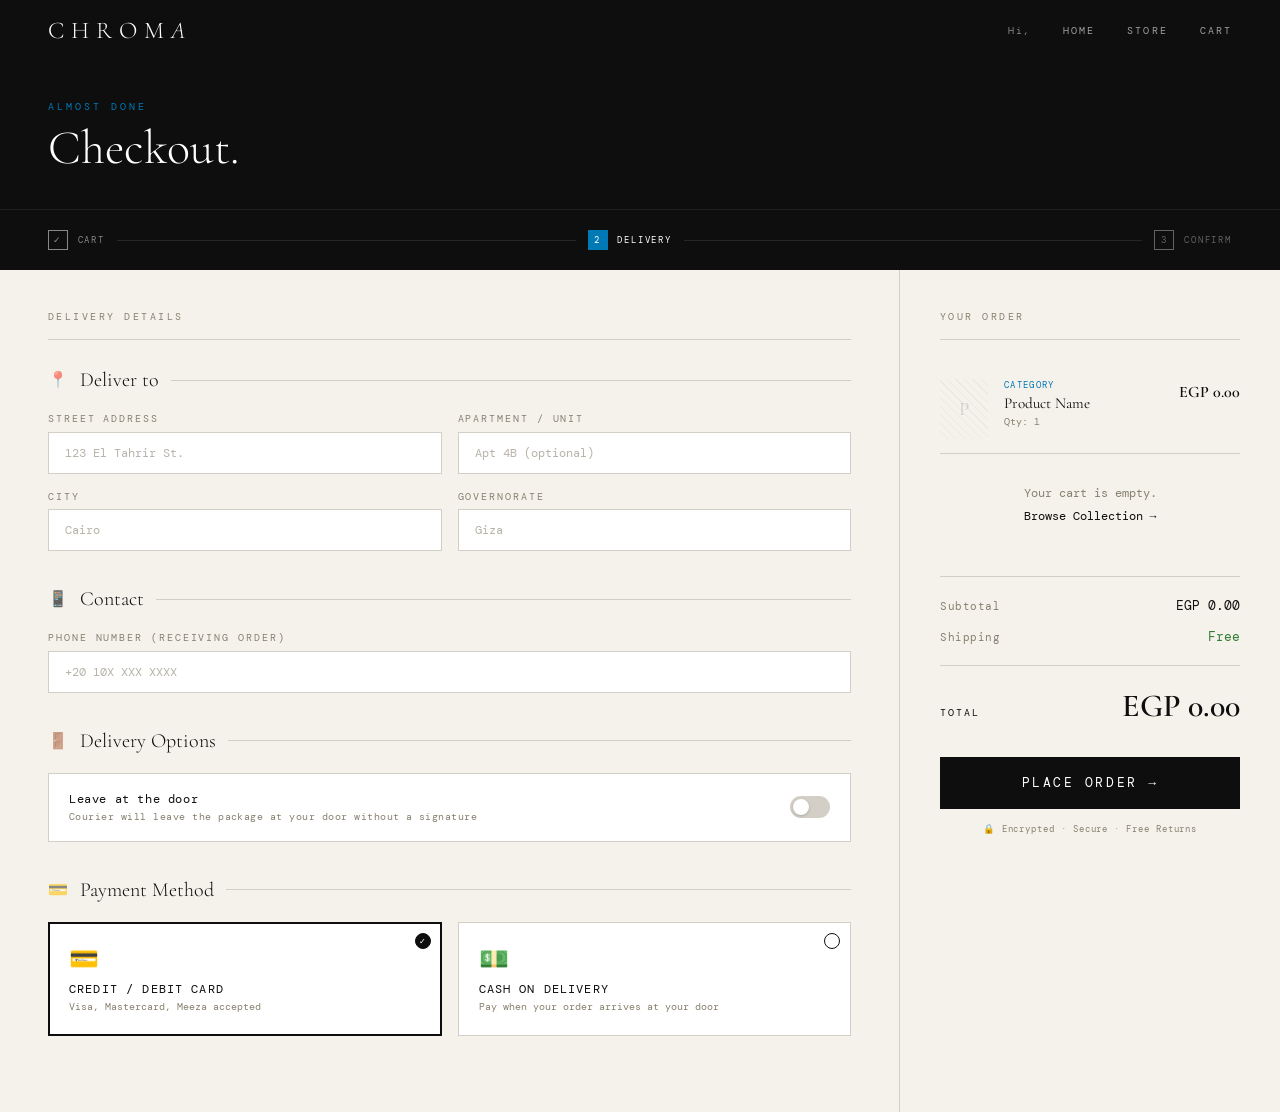
==== src/main/resources/templates/checkout.html @ cee37e62 "Updated html files and added images" ====
<!DOCTYPE html>
<html xmlns:th="http://www.thymeleaf.org" lang="en">
<head>
    <meta charset="UTF-8"/>
    <meta name="viewport" content="width=device-width, initial-scale=1.0"/>
    <title>Chroma — Checkout</title>
    <link rel="preconnect" href="https://fonts.googleapis.com"/>
    <link href="https://fonts.googleapis.com/css2?family=Cormorant+Garamond:ital,wght@0,300;0,400;0,600;1,300&family=DM+Mono:wght@300;400&display=swap" rel="stylesheet"/>
    <style>
        *, *::before, *::after { box-sizing: border-box; margin: 0; padding: 0; }

        :root {
            --ink:    #0e0e0e;
            --paper:  #f5f2ec;
            --accent: #0079b5;
            --muted:  #888070;
            --border: #d4cfc6;
            --field:  #ffffff;
            --success:#2e7d32;
        }

        body {
            min-height: 100vh;
            background: var(--paper);
            font-family: 'DM Mono', monospace;
            color: var(--ink);
        }

        /* ── NAV ── */
        nav {
            position: sticky;
            top: 0;
            z-index: 100;
            background: var(--ink);
            display: flex;
            align-items: center;
            justify-content: space-between;
            padding: 0 3rem;
            height: 60px;
        }

        .nav-brand {
            font-family: 'Cormorant Garamond', serif;
            font-size: 1.5rem;
            font-weight: 300;
            letter-spacing: 0.3em;
            text-transform: uppercase;
            color: #fff;
            text-decoration: none;
        }

        .nav-links {
            display: flex;
            gap: 2rem;
            align-items: center;
        }

        .nav-links a {
            font-size: 0.65rem;
            letter-spacing: 0.2em;
            text-transform: uppercase;
            color: rgba(255,255,255,0.6);
            text-decoration: none;
            transition: color 0.2s;
        }

        .nav-links a:hover { color: #fff; }

        /* ── PAGE HEADER ── */
        .page-header {
            background: var(--ink);
            padding: 2.5rem 3rem 2rem;
            animation: fadeUp 0.5s ease both;
        }

        @keyframes fadeUp {
            from { opacity: 0; transform: translateY(20px); }
            to   { opacity: 1; transform: translateY(0); }
        }

        @keyframes fadeIn {
            from { opacity: 0; }
            to   { opacity: 1; }
        }

        .page-eyebrow {
            font-size: 0.62rem;
            letter-spacing: 0.3em;
            color: var(--accent);
            text-transform: uppercase;
            margin-bottom: 0.4rem;
        }

        .page-title {
            font-family: 'Cormorant Garamond', serif;
            font-size: clamp(2rem, 4vw, 3rem);
            font-weight: 300;
            color: #fff;
        }

        /* ── STEP PROGRESS ── */
        .step-bar {
            display: flex;
            align-items: center;
            gap: 0;
            padding: 1.25rem 3rem;
            background: var(--ink);
            border-top: 1px solid rgba(255,255,255,0.08);
        }

        .step-item {
            display: flex;
            align-items: center;
            gap: 0.6rem;
            font-size: 0.58rem;
            letter-spacing: 0.2em;
            text-transform: uppercase;
            color: rgba(255,255,255,0.35);
        }

        .step-item.done { color: rgba(255,255,255,0.5); }
        .step-item.active { color: #fff; }

        .step-num {
            width: 20px;
            height: 20px;
            border: 1px solid currentColor;
            display: flex;
            align-items: center;
            justify-content: center;
            font-size: 0.55rem;
            flex-shrink: 0;
        }

        .step-item.active .step-num {
            background: var(--accent);
            border-color: var(--accent);
            color: #fff;
        }

        .step-sep {
            flex: 1;
            height: 1px;
            background: rgba(255,255,255,0.1);
            margin: 0 0.75rem;
        }

        /* ── MAIN LAYOUT ── */
        .checkout-layout {
            display: grid;
            grid-template-columns: 1fr 380px;
            gap: 0;
            min-height: calc(100vh - 60px - 110px);
        }

        /* ── FORM PANEL ── */
        .checkout-form-panel {
            padding: 2.5rem 3rem;
            border-right: 1px solid var(--border);
            animation: fadeUp 0.5s ease 0.1s both;
        }

        .section-label {
            font-size: 0.62rem;
            letter-spacing: 0.25em;
            text-transform: uppercase;
            color: var(--muted);
            padding-bottom: 1rem;
            border-bottom: 1px solid var(--border);
            margin-bottom: 1.75rem;
        }

        /* ── FIELD GROUPS ── */
        .field-group {
            margin-bottom: 2.25rem;
        }

        .field-group-title {
            font-family: 'Cormorant Garamond', serif;
            font-size: 1.25rem;
            font-weight: 300;
            color: var(--ink);
            margin-bottom: 1.25rem;
            display: flex;
            align-items: center;
            gap: 0.75rem;
        }

        .field-group-title::after {
            content: '';
            flex: 1;
            height: 1px;
            background: var(--border);
        }

        .field-icon {
            font-size: 1rem;
            opacity: 0.6;
        }

        .field-row {
            display: grid;
            grid-template-columns: 1fr 1fr;
            gap: 1rem;
        }

        .field-row.full { grid-template-columns: 1fr; }

        .field-wrap {
            display: flex;
            flex-direction: column;
            gap: 0.4rem;
        }

        .field-label {
            font-size: 0.6rem;
            letter-spacing: 0.2em;
            text-transform: uppercase;
            color: var(--muted);
        }

        .field-input {
            padding: 0.75rem 1rem;
            font-family: 'DM Mono', monospace;
            font-size: 0.78rem;
            border: 1px solid var(--border);
            background: var(--field);
            color: var(--ink);
            outline: none;
            transition: border-color 0.2s, box-shadow 0.2s;
            width: 100%;
        }

        .field-input:focus {
            border-color: var(--ink);
            box-shadow: 0 0 0 3px rgba(14,14,14,0.06);
        }

        .field-input::placeholder { color: var(--muted); opacity: 0.6; }

        /* ── LEAVE AT DOOR TOGGLE ── */
        .toggle-wrap {
            display: flex;
            align-items: center;
            justify-content: space-between;
            padding: 1.1rem 1.25rem;
            border: 1px solid var(--border);
            background: var(--field);
            cursor: pointer;
            transition: border-color 0.2s;
            user-select: none;
            margin-top: 0.5rem;
        }

        .toggle-wrap:hover { border-color: var(--ink); }
        .toggle-wrap.active { border-color: var(--ink); background: rgba(14,14,14,0.03); }

        .toggle-text { }

        .toggle-title {
            font-size: 0.75rem;
            color: var(--ink);
            letter-spacing: 0.05em;
        }

        .toggle-sub {
            font-size: 0.6rem;
            color: var(--muted);
            letter-spacing: 0.05em;
            margin-top: 0.2rem;
        }

        .toggle-switch {
            width: 40px;
            height: 22px;
            background: var(--border);
            border-radius: 11px;
            position: relative;
            transition: background 0.25s;
            flex-shrink: 0;
        }

        .toggle-switch::after {
            content: '';
            position: absolute;
            top: 3px;
            left: 3px;
            width: 16px;
            height: 16px;
            border-radius: 50%;
            background: #fff;
            transition: transform 0.25s;
            box-shadow: 0 1px 3px rgba(0,0,0,0.2);
        }

        .toggle-wrap.active .toggle-switch { background: var(--ink); }
        .toggle-wrap.active .toggle-switch::after { transform: translateX(18px); }

        /* ── PAYMENT OPTIONS ── */
        .payment-options {
            display: grid;
            grid-template-columns: 1fr 1fr;
            gap: 1rem;
            margin-top: 0.5rem;
        }

        .payment-card {
            border: 1px solid var(--border);
            padding: 1.25rem;
            cursor: pointer;
            transition: border-color 0.2s, box-shadow 0.2s;
            position: relative;
            background: var(--field);
        }

        .payment-card:hover { border-color: rgba(14,14,14,0.4); }

        .payment-card.selected {
            border-color: var(--ink);
            box-shadow: inset 0 0 0 1px var(--ink);
        }

        .payment-card input[type="radio"] {
            position: absolute;
            opacity: 0;
            pointer-events: none;
        }

        .payment-icon {
            font-size: 1.5rem;
            margin-bottom: 0.5rem;
        }

        .payment-name {
            font-size: 0.72rem;
            letter-spacing: 0.1em;
            color: var(--ink);
            text-transform: uppercase;
        }

        .payment-desc {
            font-size: 0.6rem;
            color: var(--muted);
            margin-top: 0.2rem;
            line-height: 1.5;
        }

        .payment-badge {
            position: absolute;
            top: 0.6rem;
            right: 0.6rem;
            width: 16px;
            height: 16px;
            border: 1px solid var(--ink);
            border-radius: 50%;
            background: transparent;
            transition: background 0.2s;
        }

        .payment-card.selected .payment-badge {
            background: var(--ink);
        }

        .payment-card.selected .payment-badge::after {
            content: '✓';
            position: absolute;
            top: 50%;
            left: 50%;
            transform: translate(-50%, -50%);
            color: #fff;
            font-size: 0.5rem;
        }

        /* ── ORDER SUMMARY PANEL ── */
        .order-summary {
            padding: 2.5rem 2.5rem;
            position: sticky;
            top: 60px;
            height: fit-content;
            animation: fadeUp 0.5s ease 0.2s both;
        }

        .summary-label {
            font-size: 0.62rem;
            letter-spacing: 0.25em;
            text-transform: uppercase;
            color: var(--muted);
            padding-bottom: 1rem;
            border-bottom: 1px solid var(--border);
            margin-bottom: 1.5rem;
        }

        /* ── ORDER ITEMS ── */
        .order-item {
            display: flex;
            gap: 1rem;
            align-items: flex-start;
            padding: 0.9rem 0;
            border-bottom: 1px solid var(--border);
        }

        .order-item-thumb {
            width: 48px;
            height: 60px;
            background:
                    repeating-linear-gradient(
                            45deg,
                            transparent,
                            transparent 5px,
                            rgba(0,0,0,0.04) 5px,
                            rgba(0,0,0,0.04) 6px
                    );
            flex-shrink: 0;
            display: flex;
            align-items: center;
            justify-content: center;
        }

        .order-item-thumb span {
            font-family: 'Cormorant Garamond', serif;
            font-size: 1.2rem;
            color: rgba(0,0,0,0.15);
        }

        .order-item-info { flex: 1; min-width: 0; }

        .order-item-cat {
            font-size: 0.55rem;
            letter-spacing: 0.15em;
            color: var(--accent);
            text-transform: uppercase;
            margin-bottom: 0.2rem;
        }

        .order-item-name {
            font-family: 'Cormorant Garamond', serif;
            font-size: 0.95rem;
            color: var(--ink);
            white-space: nowrap;
            overflow: hidden;
            text-overflow: ellipsis;
        }

        .order-item-qty {
            font-size: 0.6rem;
            color: var(--muted);
            margin-top: 0.2rem;
        }

        .order-item-price {
            font-family: 'Cormorant Garamond', serif;
            font-size: 1rem;
            font-weight: 600;
            color: var(--ink);
            white-space: nowrap;
            padding-top: 0.2rem;
        }

        /* ── TOTALS ── */
        .summary-line {
            display: flex;
            justify-content: space-between;
            align-items: baseline;
            margin-bottom: 0.85rem;
        }

        .summary-line .s-key {
            font-size: 0.68rem;
            color: var(--muted);
            letter-spacing: 0.05em;
        }

        .summary-line .s-val {
            font-size: 0.8rem;
            color: var(--ink);
        }

        .summary-divider {
            height: 1px;
            background: var(--border);
            margin: 1.25rem 0;
        }

        .summary-total {
            display: flex;
            justify-content: space-between;
            align-items: baseline;
            margin-bottom: 2rem;
        }

        .summary-total .t-key {
            font-size: 0.65rem;
            letter-spacing: 0.2em;
            text-transform: uppercase;
        }

        .summary-total .t-val {
            font-family: 'Cormorant Garamond', serif;
            font-size: 2rem;
            font-weight: 600;
        }

        /* ── PAY BUTTON ── */
        .btn-pay {
            width: 100%;
            padding: 1.1rem;
            font-family: 'DM Mono', monospace;
            font-size: 0.8rem;
            letter-spacing: 0.2em;
            text-transform: uppercase;
            color: #fff;
            background: var(--ink);
            border: none;
            cursor: pointer;
            position: relative;
            overflow: hidden;
            transition: transform 0.15s;
        }

        .btn-pay::after {
            content: '';
            position: absolute;
            inset: 0;
            background: var(--accent);
            transform: translateX(-100%);
            transition: transform 0.35s ease;
        }

        .btn-pay:hover::after { transform: translateX(0); }
        .btn-pay:hover { transform: translateY(-1px); }
        .btn-pay span { position: relative; z-index: 1; }

        .btn-pay:disabled {
            opacity: 0.5;
            cursor: not-allowed;
            transform: none;
        }

        .btn-pay:disabled::after { display: none; }

        .secure-note {
            text-align: center;
            margin-top: 0.85rem;
            font-size: 0.58rem;
            color: var(--muted);
            letter-spacing: 0.1em;
        }

        /* ── SUCCESS OVERLAY ── */
        .success-overlay {
            position: fixed;
            inset: 0;
            background: rgba(14,14,14,0.85);
            display: flex;
            align-items: center;
            justify-content: center;
            z-index: 9999;
            opacity: 0;
            pointer-events: none;
            transition: opacity 0.4s ease;
        }

        .success-overlay.show {
            opacity: 1;
            pointer-events: all;
        }

        .success-card {
            background: var(--paper);
            padding: 3.5rem 4rem;
            text-align: center;
            max-width: 480px;
            width: 90%;
            transform: translateY(20px);
            transition: transform 0.4s ease;
            position: relative;
        }

        .success-overlay.show .success-card { transform: translateY(0); }

        .success-tick {
            width: 64px;
            height: 64px;
            border: 2px solid var(--success);
            border-radius: 50%;
            display: flex;
            align-items: center;
            justify-content: center;
            margin: 0 auto 1.5rem;
            font-size: 1.75rem;
            color: var(--success);
        }

        .success-eyebrow {
            font-size: 0.6rem;
            letter-spacing: 0.3em;
            color: var(--accent);
            text-transform: uppercase;
            margin-bottom: 0.6rem;
        }

        .success-title {
            font-family: 'Cormorant Garamond', serif;
            font-size: 2.2rem;
            font-weight: 300;
            color: var(--ink);
            margin-bottom: 0.75rem;
        }

        .success-body {
            font-size: 0.72rem;
            color: var(--muted);
            line-height: 1.8;
            margin-bottom: 2rem;
        }

        .success-email-highlight {
            color: var(--ink);
            font-weight: 400;
        }

        .success-actions {
            display: flex;
            gap: 1rem;
        }

        .success-btn {
            flex: 1;
            padding: 0.8rem;
            font-family: 'DM Mono', monospace;
            font-size: 0.65rem;
            letter-spacing: 0.15em;
            text-transform: uppercase;
            text-decoration: none;
            text-align: center;
            transition: background 0.2s, color 0.2s;
            cursor: pointer;
            border: none;
        }

        .success-btn.primary {
            background: var(--ink);
            color: #fff;
        }

        .success-btn.primary:hover { background: var(--accent); }

        .success-btn.secondary {
            background: transparent;
            color: var(--ink);
            border: 1px solid var(--border);
        }

        .success-btn.secondary:hover { border-color: var(--ink); }

        /* confetti dots */
        .confetti-dot {
            position: absolute;
            width: 6px;
            height: 6px;
            border-radius: 1px;
            animation: confettiFall 1.2s ease forwards;
            opacity: 0;
        }

        @keyframes confettiFall {
            0%   { transform: translateY(-20px) rotate(0deg); opacity: 1; }
            100% { transform: translateY(80px) rotate(360deg); opacity: 0; }
        }

        @media (max-width: 900px) {
            .checkout-layout { grid-template-columns: 1fr; }
            .order-summary { position: static; border-top: 1px solid var(--border); }
        }

        @media (max-width: 640px) {
            nav { padding: 0 1.5rem; }
            .page-header { padding: 2rem 1.5rem 1.5rem; }
            .step-bar { padding: 1rem 1.5rem; }
            .checkout-form-panel { padding: 1.5rem; }
            .order-summary { padding: 1.5rem; }
            .payment-options { grid-template-columns: 1fr; }
            .field-row { grid-template-columns: 1fr; }
        }
    </style>
</head>
<body>

<!-- ── NAV ── -->
<nav>
    <a href="/home" class="nav-brand">Chrom<em>a</em></a>
    <div class="nav-links">
    <span th:if="${session.loggedInUser != null}"
          style="font-size:0.63rem;letter-spacing:0.15em;color:rgba(255,255,255,0.5);">
        Hi, <span th:text="${session.loggedInUser.firstName}" style="color:#fff;"></span>
    </span>
        <a th:href="@{/home}">Home</a>
        <a th:href="@{/product}">Store</a>
        <a th:href="@{/cart}">Cart</a>
    </div>
</nav>

<!-- ── PAGE HEADER ── -->
<div class="page-header">
    <div class="page-eyebrow">Almost Done</div>
    <h1 class="page-title">Checkout.</h1>
</div>

<!-- ── STEP BAR ── -->
<div class="step-bar">
    <div class="step-item done">
        <div class="step-num">✓</div>
        <span>Cart</span>
    </div>
    <div class="step-sep"></div>
    <div class="step-item active">
        <div class="step-num">2</div>
        <span>Delivery</span>
    </div>
    <div class="step-sep"></div>
    <div class="step-item">
        <div class="step-num">3</div>
        <span>Confirm</span>
    </div>
</div>

<!-- ── CHECKOUT LAYOUT ── -->
<div class="checkout-layout">

    <!-- ── LEFT: FORM PANEL ── -->
    <section class="checkout-form-panel">
        <div class="section-label">Delivery Details</div>

        <!-- 1. DELIVER TO -->
        <div class="field-group">
            <div class="field-group-title">
                <span class="field-icon">📍</span> Deliver to
            </div>
            <div class="field-row">
                <div class="field-wrap">
                    <label class="field-label">Street Address</label>
                    <input type="text" class="field-input" id="address" name="address" placeholder="123 El Tahrir St." required/>
                </div>
                <div class="field-wrap">
                    <label class="field-label">Apartment / Unit</label>
                    <input type="text" class="field-input" id="apt" name="apt" placeholder="Apt 4B (optional)"/>
                </div>
            </div>
            <div class="field-row" style="margin-top:1rem;">
                <div class="field-wrap">
                    <label class="field-label">City</label>
                    <input type="text" class="field-input" id="city" name="city" placeholder="Cairo" required/>
                </div>
                <div class="field-wrap">
                    <label class="field-label">Governorate</label>
                    <input type="text" class="field-input" id="governorate" name="governorate" placeholder="Giza" required/>
                </div>
            </div>
        </div>

        <!-- 2. PHONE NUMBER -->
        <div class="field-group">
            <div class="field-group-title">
                <span class="field-icon">📱</span> Contact
            </div>
            <div class="field-row full">
                <div class="field-wrap">
                    <label class="field-label">Phone Number (Receiving Order)</label>
                    <input type="tel" class="field-input" id="phone" name="phone"
                           placeholder="+20 10X XXX XXXX" required
                           pattern="[+]?[0-9\s\-]{7,15}"
                           title="Enter a valid phone number"/>
                </div>
            </div>
        </div>

        <!-- 3. LEAVE AT DOOR -->
        <div class="field-group">
            <div class="field-group-title">
                <span class="field-icon">🚪</span> Delivery Options
            </div>
            <div class="toggle-wrap" id="leaveAtDoor" onclick="toggleLeaveAtDoor()">
                <div class="toggle-text">
                    <div class="toggle-title">Leave at the door</div>
                    <div class="toggle-sub">Courier will leave the package at your door without a signature</div>
                </div>
                <div class="toggle-switch"></div>
            </div>
            <input type="hidden" id="leaveAtDoorVal" name="leaveAtDoor" value="false"/>
        </div>

        <!-- 4. PAYMENT METHOD -->
        <div class="field-group">
            <div class="field-group-title">
                <span class="field-icon">💳</span> Payment Method
            </div>
            <div class="payment-options">
                <div class="payment-card selected" id="payCard" onclick="selectPayment('card')">
                    <input type="radio" name="payment" value="card" checked/>
                    <div class="payment-badge"></div>
                    <div class="payment-icon">💳</div>
                    <div class="payment-name">Credit / Debit Card</div>
                    <div class="payment-desc">Visa, Mastercard, Meeza accepted</div>
                </div>
                <div class="payment-card" id="payCash" onclick="selectPayment('cash')">
                    <input type="radio" name="payment" value="cash"/>
                    <div class="payment-badge"></div>
                    <div class="payment-icon">💵</div>
                    <div class="payment-name">Cash on Delivery</div>
                    <div class="payment-desc">Pay when your order arrives at your door</div>
                </div>
            </div>
            <input type="hidden" id="paymentMethod" name="paymentMethod" value="card"/>
        </div>

    </section>

    <!-- ── RIGHT: ORDER SUMMARY ── -->
    <aside class="order-summary">
        <div class="summary-label">Your Order</div>

        <!-- Thymeleaf renders items from the cart session model -->
        <div id="orderItems">
            <div th:if="${cart != null and !cart.isEmpty()}">
                <div class="order-item" th:each="entry : ${cart}"
                     th:attr="data-price=${entry.key.price}, data-qty=${entry.value}">
                    <div class="order-item-thumb">
                        <span th:text="${#strings.substring(entry.key.name, 0, 1)}">P</span>
                    </div>
                    <div class="order-item-info">
                        <div class="order-item-cat" th:text="${entry.key.category}">Category</div>
                        <div class="order-item-name" th:text="${entry.key.name}">Product Name</div>
                        <div class="order-item-qty" th:text="'Qty: ' + ${entry.value}">Qty: 1</div>
                    </div>
                    <div class="order-item-price"
                         th:text="'EGP ' + ${#numbers.formatDecimal(entry.key.price * entry.value, 1, 2)}">
                        EGP 0.00
                    </div>
                </div>
            </div>
            <div th:if="${cart == null or cart.isEmpty()}"
                 style="padding:2rem 0;text-align:center;color:var(--muted);font-size:0.72rem;">
                Your cart is empty.
                <a th:href="@{/product}" style="color:var(--ink);display:block;margin-top:0.5rem;">Browse Collection →</a>
            </div>
        </div>

        <div class="summary-divider"></div>

        <div class="summary-line">
            <span class="s-key">Subtotal</span>
            <span class="s-val" id="subtotal">EGP 0.00</span>
        </div>
        <div class="summary-line">
            <span class="s-key">Shipping</span>
            <span class="s-val" style="color:var(--success);">Free</span>
        </div>

        <div class="summary-divider"></div>

        <div class="summary-total">
            <span class="t-key">Total</span>
            <span class="t-val" id="total">EGP 0.00</span>
        </div>

        <button class="btn-pay" id="payBtn" onclick="placeOrder()">
            <span id="payBtnText">Place Order →</span>
        </button>

        <div class="secure-note">🔒 Encrypted · Secure · Free Returns</div>
    </aside>

</div>

<!-- ── SUCCESS OVERLAY ── -->
<div class="success-overlay" id="successOverlay">
    <div class="success-card" id="successCard">
        <div class="success-tick">✓</div>
        <div class="success-eyebrow">Order Confirmed</div>
        <h2 class="success-title">Order Placed Successfully!</h2>
        <p class="success-body">
            Your order is on its way. A confirmation email has been sent to<br/>
            <span class="success-email-highlight" id="confirmEmail"></span>
        </p>
        <div class="success-actions">
            <a href="/home" class="success-btn primary">Back to Home</a>
            <a href="/product" class="success-btn secondary">Keep Shopping</a>
        </div>
    </div>
</div>

<script>
    // ── Calculate totals from rendered order rows ──
    function recalculate() {
        let subtotal = 0;
        document.querySelectorAll('.order-item[data-price]').forEach(item => {
            const price = parseFloat(item.dataset.price || 0);
            const qty   = parseInt(item.dataset.qty || 1);
            subtotal += price * qty;
        });
        document.getElementById('subtotal').textContent = 'EGP ' + subtotal.toFixed(2);
        document.getElementById('total').textContent    = 'EGP ' + subtotal.toFixed(2);
    }

    // ── Toggle "Leave at Door" ──
    function toggleLeaveAtDoor() {
        const el  = document.getElementById('leaveAtDoor');
        const inp = document.getElementById('leaveAtDoorVal');
        const on  = el.classList.toggle('active');
        inp.value = on ? 'true' : 'false';
    }

    // ── Payment method selection ──
    function selectPayment(method) {
        document.getElementById('payCard').classList.toggle('selected', method === 'card');
        document.getElementById('payCash').classList.toggle('selected', method === 'cash');
        document.getElementById('paymentMethod').value = method;
    }

    // ── Field validation ──
    function validate() {
        const required = ['address', 'city', 'governorate', 'phone'];
        for (const id of required) {
            const el = document.getElementById(id);
            if (!el.value.trim()) {
                el.style.borderColor = 'var(--accent)';
                el.focus();
                el.addEventListener('input', () => el.style.borderColor = '', { once: true });
                return false;
            }
        }
        return true;
    }

    // ── Confetti burst ──
    function burst() {
        const colors = ['#c0392b', '#0e0e0e', '#888070', '#d4cfc6', '#f5f2ec'];
        const card   = document.getElementById('successCard');
        for (let i = 0; i < 18; i++) {
            const dot = document.createElement('div');
            dot.className = 'confetti-dot';
            dot.style.cssText = `
        left: ${Math.random() * 100}%;
        top: ${Math.random() * 40}%;
        background: ${colors[Math.floor(Math.random() * colors.length)]};
        animation-delay: ${Math.random() * 0.4}s;
        animation-duration: ${0.9 + Math.random() * 0.6}s;
      `;
            card.appendChild(dot);
            setTimeout(() => dot.remove(), 1800);
        }
    }

    // ── Place order ──
    async function placeOrder() {
        if (!validate()) return;

        const btn     = document.getElementById('payBtn');
        const btnText = document.getElementById('payBtnText');
        btn.disabled  = true;
        btnText.textContent = 'Processing...';

        const payload = {
            address:       document.getElementById('address').value.trim(),
            apt:           document.getElementById('apt').value.trim(),
            city:          document.getElementById('city').value.trim(),
            governorate:   document.getElementById('governorate').value.trim(),
            phone:         document.getElementById('phone').value.trim(),
            leaveAtDoor:   document.getElementById('leaveAtDoorVal').value === 'true',
            paymentMethod: document.getElementById('paymentMethod').value
        };

        try {
            const res = await fetch('/checkout/place-order', {
                method:  'POST',
                headers: { 'Content-Type': 'application/json' },
                body:    JSON.stringify(payload)
            });

            const data = await res.json();

            if (res.ok && data.success) {
                document.getElementById('confirmEmail').textContent = data.email || '';
                const overlay = document.getElementById('successOverlay');
                overlay.classList.add('show');
                setTimeout(burst, 200);
            } else {
                alert(data.message || 'Something went wrong. Please try again.');
                btn.disabled = false;
                btnText.textContent = 'Place Order →';
            }
        } catch (e) {
            alert('Network error. Please check your connection.');
            btn.disabled = false;
            btnText.textContent = 'Place Order →';
        }
    }

    window.addEventListener('DOMContentLoaded', recalculate);
</script>

</body>
</html>
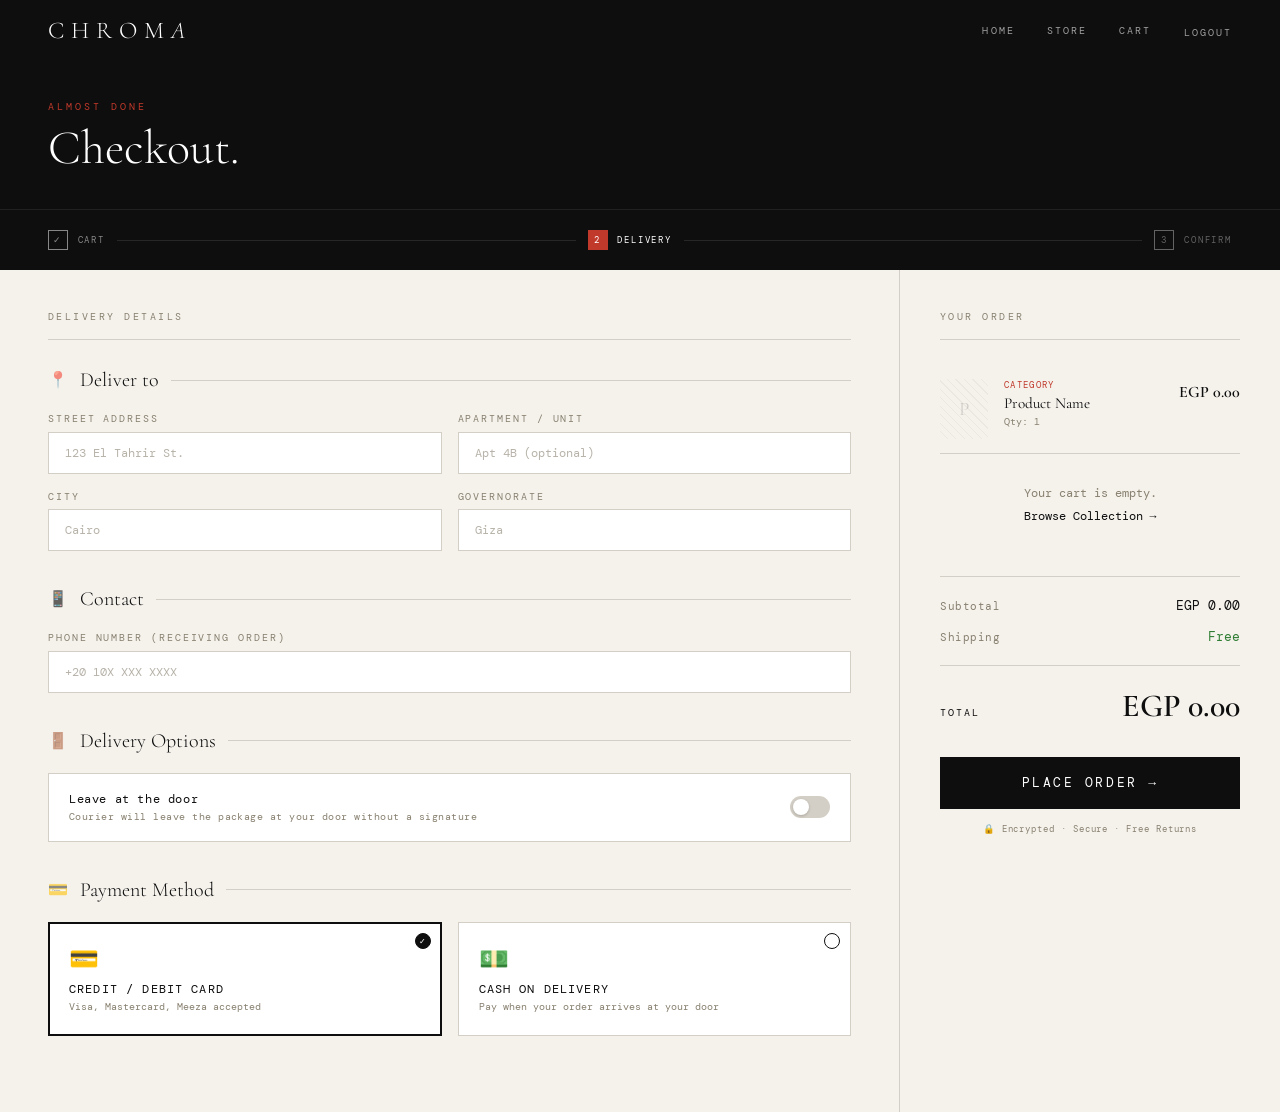
==== commit af07533a: "Made CheckoutController.java and updated CartController.java and added checkout.html" ====
--- a/src/main/resources/templates/checkout.html
+++ b/src/main/resources/templates/checkout.html
@@ -12,7 +12,7 @@
         :root {
             --ink:    #0e0e0e;
             --paper:  #f5f2ec;
-            --accent: #0079b5;
+            --accent: #c0392b;
             --muted:  #888070;
             --border: #d4cfc6;
             --field:  #ffffff;
@@ -690,13 +690,13 @@
 <nav>
     <a href="/home" class="nav-brand">Chrom<em>a</em></a>
     <div class="nav-links">
-    <span th:if="${session.loggedInUser != null}"
-          style="font-size:0.63rem;letter-spacing:0.15em;color:rgba(255,255,255,0.5);">
-        Hi, <span th:text="${session.loggedInUser.firstName}" style="color:#fff;"></span>
-    </span>
         <a th:href="@{/home}">Home</a>
         <a th:href="@{/product}">Store</a>
         <a th:href="@{/cart}">Cart</a>
+        <form th:action="@{/logout}" method="post" style="display:inline;">
+          <input type="hidden" th:name="${_csrf.parameterName}" th:value="${_csrf.token}"/>
+          <button type="submit" style="background:none;border:none;cursor:pointer;font-size:0.65rem;letter-spacing:0.2em;text-transform:uppercase;color:rgba(255,255,255,0.6);font-family:'DM Mono',monospace;padding:0;">Logout</button>
+        </form>
     </div>
 </nav>
 
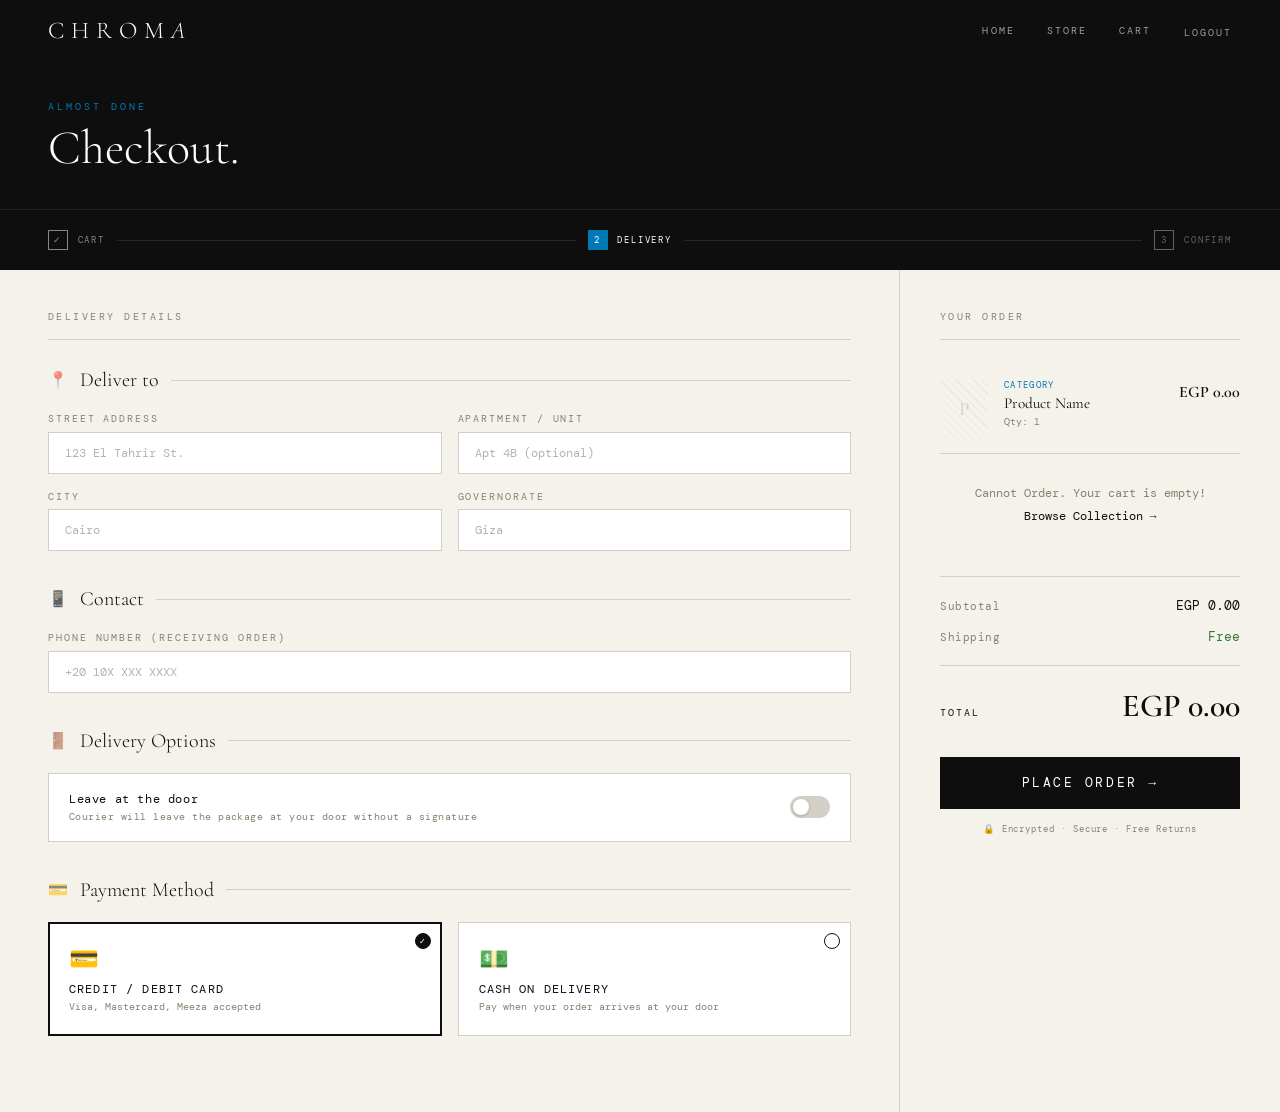
==== commit 3483e33f: "Added Multi Threading, fixed bugs in the cart section, added Input validation in the cart, updated S" ====
--- a/src/main/resources/templates/checkout.html
+++ b/src/main/resources/templates/checkout.html
@@ -12,7 +12,7 @@
         :root {
             --ink:    #0e0e0e;
             --paper:  #f5f2ec;
-            --accent: #c0392b;
+            --accent: #0079b5;
             --muted:  #888070;
             --border: #d4cfc6;
             --field:  #ffffff;
@@ -840,7 +840,7 @@
             </div>
             <div th:if="${cart == null or cart.isEmpty()}"
                  style="padding:2rem 0;text-align:center;color:var(--muted);font-size:0.72rem;">
-                Your cart is empty.
+                Cannot Order. Your cart is empty!
                 <a th:href="@{/product}" style="color:var(--ink);display:block;margin-top:0.5rem;">Browse Collection →</a>
             </div>
         </div>
@@ -917,19 +917,63 @@
         document.getElementById('paymentMethod').value = method;
     }
 
-    // ── Field validation ──
+    // ── Field validation ──────────────────────────────────────────────────────
+    function showError(id, message) {
+        const el  = document.getElementById(id);
+        el.style.borderColor = 'var(--accent)';
+        let errEl = document.getElementById(id + '-error');
+        if (!errEl) {
+            errEl = document.createElement('div');
+            errEl.id = id + '-error';
+            errEl.style.cssText = 'color:var(--accent);font-size:0.62rem;margin-top:0.3rem;letter-spacing:0.05em;';
+            el.parentNode.insertBefore(errEl, el.nextSibling);
+        }
+        errEl.textContent = message;
+        el.addEventListener('input', () => {
+            el.style.borderColor = '';
+            if (errEl) errEl.textContent = '';
+        }, { once: true });
+    }
+
+    function clearErrors() {
+        document.querySelectorAll('[id$="-error"]').forEach(el => el.textContent = '');
+        document.querySelectorAll('.field-input').forEach(el => el.style.borderColor = '');
+    }
+
     function validate() {
-        const required = ['address', 'city', 'governorate', 'phone'];
-        for (const id of required) {
-            const el = document.getElementById(id);
-            if (!el.value.trim()) {
-                el.style.borderColor = 'var(--accent)';
-                el.focus();
-                el.addEventListener('input', () => el.style.borderColor = '', { once: true });
-                return false;
-            }
-        }
-        return true;
+        clearErrors();
+        let valid = true;
+
+        const address = document.getElementById('address').value.trim();
+        if (!address) { showError('address', 'Street address is required'); valid = false; }
+
+        const city = document.getElementById('city').value.trim();
+        if (!city) { showError('city', 'City is required'); valid = false; }
+
+        const governorate = document.getElementById('governorate').value.trim();
+        if (!governorate) { showError('governorate', 'Governorate is required'); valid = false; }
+
+        const phone = document.getElementById('phone').value.trim();
+        if (!phone) {
+            showError('phone', 'Phone number is required'); valid = false;
+        } else if (!/^[0-9+\-\s()]{7,20}$/.test(phone)) {
+            showError('phone', 'Enter a valid phone number'); valid = false;
+        }
+
+        const payment = document.getElementById('paymentMethod').value;
+        if (!payment) {
+            // highlight both payment cards
+            document.getElementById('payCard').style.borderColor = 'var(--accent)';
+            document.getElementById('payCash').style.borderColor = 'var(--accent)';
+            valid = false;
+        }
+
+        if (!valid) {
+            // Scroll to the first error
+            const firstErr = document.querySelector('.field-input[style*="accent"]');
+            if (firstErr) firstErr.scrollIntoView({ behavior: 'smooth', block: 'center' });
+        }
+        return valid;
     }
 
     // ── Confetti burst ──
@@ -951,7 +995,7 @@
         }
     }
 
-    // ── Place order ──
+    // ── Place order ───────────────────────────────────────────────────────────
     async function placeOrder() {
         if (!validate()) return;
 
@@ -971,12 +1015,11 @@
         };
 
         try {
-            const res = await fetch('/checkout/place-order', {
+            const res  = await fetch('/checkout/place-order', {
                 method:  'POST',
                 headers: { 'Content-Type': 'application/json' },
                 body:    JSON.stringify(payload)
             });
-
             const data = await res.json();
 
             if (res.ok && data.success) {
@@ -984,6 +1027,14 @@
                 const overlay = document.getElementById('successOverlay');
                 overlay.classList.add('show');
                 setTimeout(burst, 200);
+            } else if (data.fieldErrors) {
+                // Server returned field-level validation errors
+                Object.entries(data.fieldErrors).forEach(([field, msg]) => {
+                    const el = document.getElementById(field);
+                    if (el) showError(field, msg);
+                });
+                btn.disabled = false;
+                btnText.textContent = 'Place Order →';
             } else {
                 alert(data.message || 'Something went wrong. Please try again.');
                 btn.disabled = false;
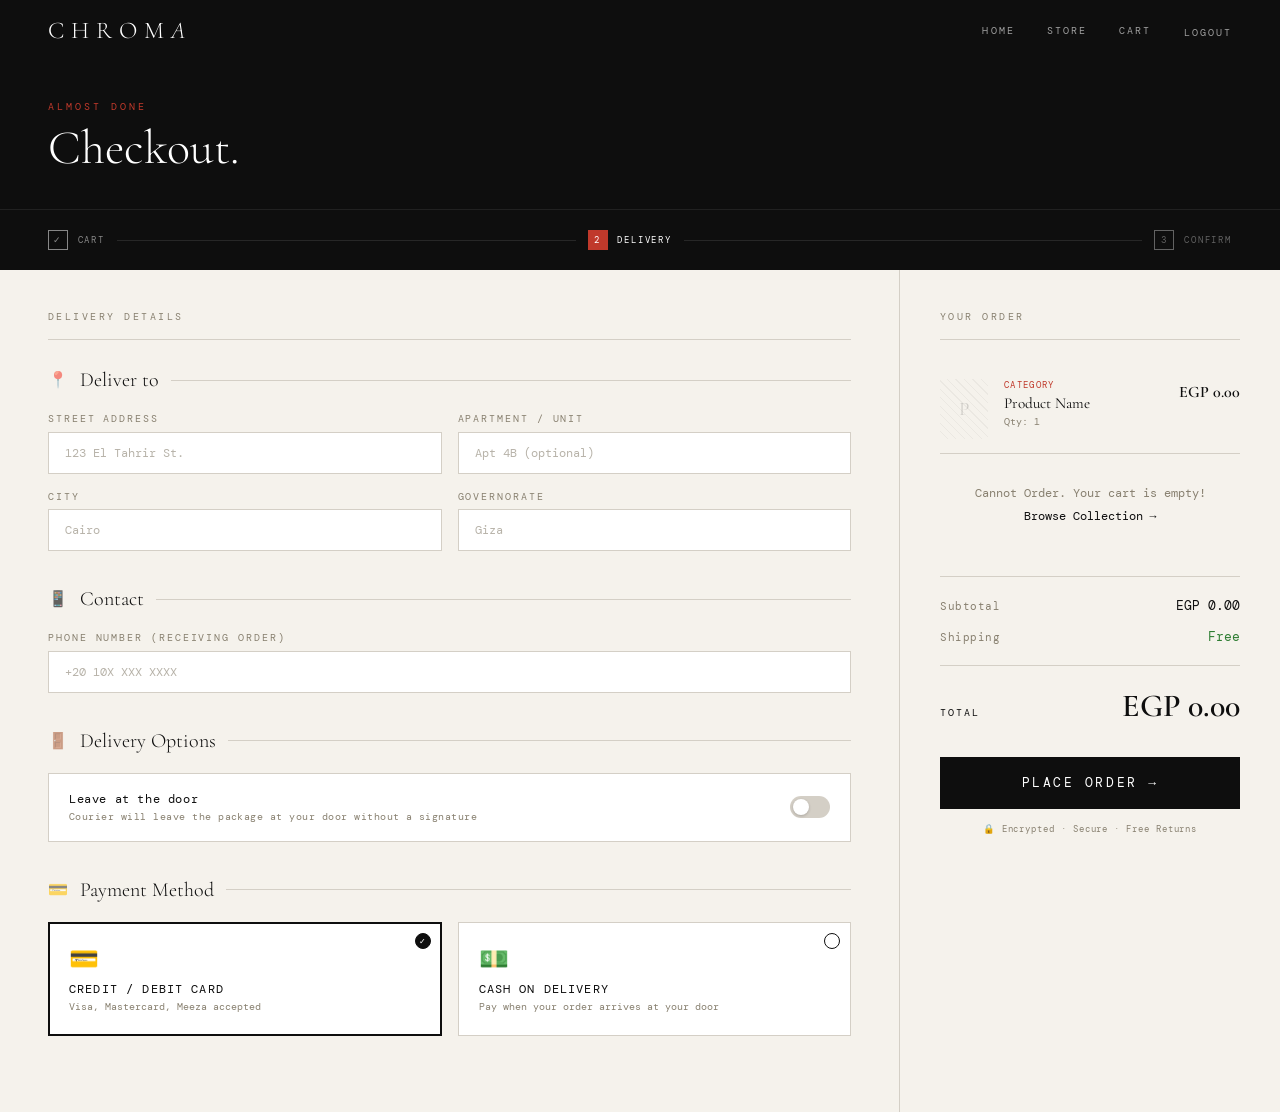
==== commit 1a77513f: "Merge remote-tracking branch 'origin/master' # Conflicts: #	src/main/java/com/chroma/chroma/controll" ====
--- a/src/main/resources/templates/checkout.html
+++ b/src/main/resources/templates/checkout.html
@@ -12,7 +12,7 @@
         :root {
             --ink:    #0e0e0e;
             --paper:  #f5f2ec;
-            --accent: #0079b5;
+            --accent: #c0392b;
             --muted:  #888070;
             --border: #d4cfc6;
             --field:  #ffffff;
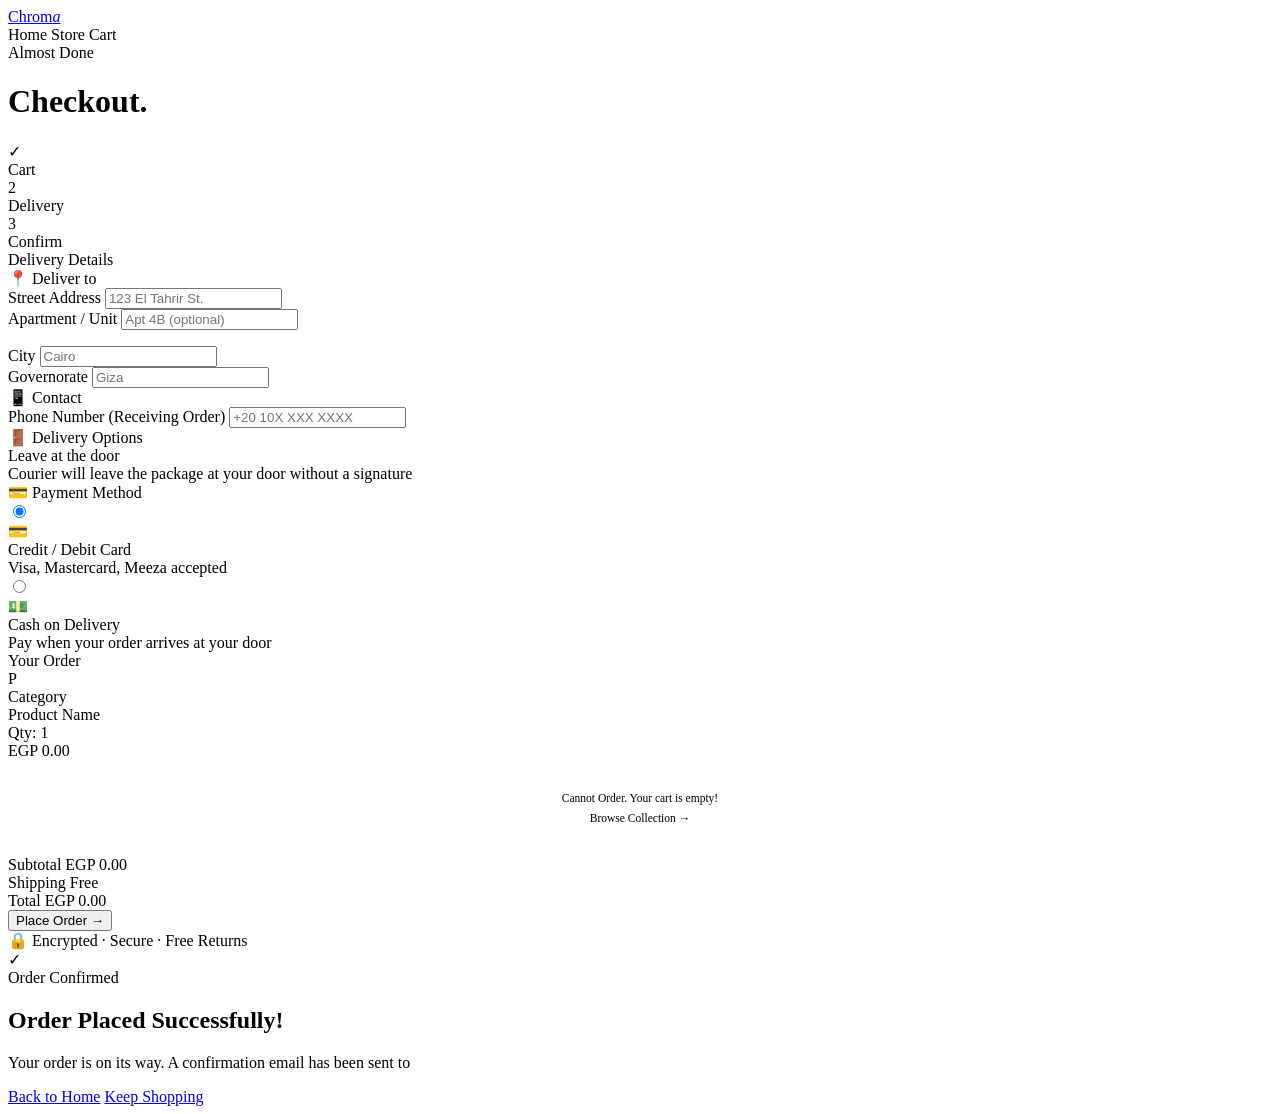
==== commit ce85ed53: "FINALLY SEPARATED CSS AND JS FILES FROM THE HTML FILES" ====
--- a/src/main/resources/templates/checkout.html
+++ b/src/main/resources/templates/checkout.html
@@ -4,685 +4,11 @@
     <meta charset="UTF-8"/>
     <meta name="viewport" content="width=device-width, initial-scale=1.0"/>
     <title>Chroma — Checkout</title>
+    <link rel="icon" href="/images/favicon.png">
     <link rel="preconnect" href="https://fonts.googleapis.com"/>
     <link href="https://fonts.googleapis.com/css2?family=Cormorant+Garamond:ital,wght@0,300;0,400;0,600;1,300&family=DM+Mono:wght@300;400&display=swap" rel="stylesheet"/>
-    <style>
-        *, *::before, *::after { box-sizing: border-box; margin: 0; padding: 0; }
-
-        :root {
-            --ink:    #0e0e0e;
-            --paper:  #f5f2ec;
-            --accent: #c0392b;
-            --muted:  #888070;
-            --border: #d4cfc6;
-            --field:  #ffffff;
-            --success:#2e7d32;
-        }
-
-        body {
-            min-height: 100vh;
-            background: var(--paper);
-            font-family: 'DM Mono', monospace;
-            color: var(--ink);
-        }
-
-        /* ── NAV ── */
-        nav {
-            position: sticky;
-            top: 0;
-            z-index: 100;
-            background: var(--ink);
-            display: flex;
-            align-items: center;
-            justify-content: space-between;
-            padding: 0 3rem;
-            height: 60px;
-        }
-
-        .nav-brand {
-            font-family: 'Cormorant Garamond', serif;
-            font-size: 1.5rem;
-            font-weight: 300;
-            letter-spacing: 0.3em;
-            text-transform: uppercase;
-            color: #fff;
-            text-decoration: none;
-        }
-
-        .nav-links {
-            display: flex;
-            gap: 2rem;
-            align-items: center;
-        }
-
-        .nav-links a {
-            font-size: 0.65rem;
-            letter-spacing: 0.2em;
-            text-transform: uppercase;
-            color: rgba(255,255,255,0.6);
-            text-decoration: none;
-            transition: color 0.2s;
-        }
-
-        .nav-links a:hover { color: #fff; }
-
-        /* ── PAGE HEADER ── */
-        .page-header {
-            background: var(--ink);
-            padding: 2.5rem 3rem 2rem;
-            animation: fadeUp 0.5s ease both;
-        }
-
-        @keyframes fadeUp {
-            from { opacity: 0; transform: translateY(20px); }
-            to   { opacity: 1; transform: translateY(0); }
-        }
-
-        @keyframes fadeIn {
-            from { opacity: 0; }
-            to   { opacity: 1; }
-        }
-
-        .page-eyebrow {
-            font-size: 0.62rem;
-            letter-spacing: 0.3em;
-            color: var(--accent);
-            text-transform: uppercase;
-            margin-bottom: 0.4rem;
-        }
-
-        .page-title {
-            font-family: 'Cormorant Garamond', serif;
-            font-size: clamp(2rem, 4vw, 3rem);
-            font-weight: 300;
-            color: #fff;
-        }
-
-        /* ── STEP PROGRESS ── */
-        .step-bar {
-            display: flex;
-            align-items: center;
-            gap: 0;
-            padding: 1.25rem 3rem;
-            background: var(--ink);
-            border-top: 1px solid rgba(255,255,255,0.08);
-        }
-
-        .step-item {
-            display: flex;
-            align-items: center;
-            gap: 0.6rem;
-            font-size: 0.58rem;
-            letter-spacing: 0.2em;
-            text-transform: uppercase;
-            color: rgba(255,255,255,0.35);
-        }
-
-        .step-item.done { color: rgba(255,255,255,0.5); }
-        .step-item.active { color: #fff; }
-
-        .step-num {
-            width: 20px;
-            height: 20px;
-            border: 1px solid currentColor;
-            display: flex;
-            align-items: center;
-            justify-content: center;
-            font-size: 0.55rem;
-            flex-shrink: 0;
-        }
-
-        .step-item.active .step-num {
-            background: var(--accent);
-            border-color: var(--accent);
-            color: #fff;
-        }
-
-        .step-sep {
-            flex: 1;
-            height: 1px;
-            background: rgba(255,255,255,0.1);
-            margin: 0 0.75rem;
-        }
-
-        /* ── MAIN LAYOUT ── */
-        .checkout-layout {
-            display: grid;
-            grid-template-columns: 1fr 380px;
-            gap: 0;
-            min-height: calc(100vh - 60px - 110px);
-        }
-
-        /* ── FORM PANEL ── */
-        .checkout-form-panel {
-            padding: 2.5rem 3rem;
-            border-right: 1px solid var(--border);
-            animation: fadeUp 0.5s ease 0.1s both;
-        }
-
-        .section-label {
-            font-size: 0.62rem;
-            letter-spacing: 0.25em;
-            text-transform: uppercase;
-            color: var(--muted);
-            padding-bottom: 1rem;
-            border-bottom: 1px solid var(--border);
-            margin-bottom: 1.75rem;
-        }
-
-        /* ── FIELD GROUPS ── */
-        .field-group {
-            margin-bottom: 2.25rem;
-        }
-
-        .field-group-title {
-            font-family: 'Cormorant Garamond', serif;
-            font-size: 1.25rem;
-            font-weight: 300;
-            color: var(--ink);
-            margin-bottom: 1.25rem;
-            display: flex;
-            align-items: center;
-            gap: 0.75rem;
-        }
-
-        .field-group-title::after {
-            content: '';
-            flex: 1;
-            height: 1px;
-            background: var(--border);
-        }
-
-        .field-icon {
-            font-size: 1rem;
-            opacity: 0.6;
-        }
-
-        .field-row {
-            display: grid;
-            grid-template-columns: 1fr 1fr;
-            gap: 1rem;
-        }
-
-        .field-row.full { grid-template-columns: 1fr; }
-
-        .field-wrap {
-            display: flex;
-            flex-direction: column;
-            gap: 0.4rem;
-        }
-
-        .field-label {
-            font-size: 0.6rem;
-            letter-spacing: 0.2em;
-            text-transform: uppercase;
-            color: var(--muted);
-        }
-
-        .field-input {
-            padding: 0.75rem 1rem;
-            font-family: 'DM Mono', monospace;
-            font-size: 0.78rem;
-            border: 1px solid var(--border);
-            background: var(--field);
-            color: var(--ink);
-            outline: none;
-            transition: border-color 0.2s, box-shadow 0.2s;
-            width: 100%;
-        }
-
-        .field-input:focus {
-            border-color: var(--ink);
-            box-shadow: 0 0 0 3px rgba(14,14,14,0.06);
-        }
-
-        .field-input::placeholder { color: var(--muted); opacity: 0.6; }
-
-        /* ── LEAVE AT DOOR TOGGLE ── */
-        .toggle-wrap {
-            display: flex;
-            align-items: center;
-            justify-content: space-between;
-            padding: 1.1rem 1.25rem;
-            border: 1px solid var(--border);
-            background: var(--field);
-            cursor: pointer;
-            transition: border-color 0.2s;
-            user-select: none;
-            margin-top: 0.5rem;
-        }
-
-        .toggle-wrap:hover { border-color: var(--ink); }
-        .toggle-wrap.active { border-color: var(--ink); background: rgba(14,14,14,0.03); }
-
-        .toggle-text { }
-
-        .toggle-title {
-            font-size: 0.75rem;
-            color: var(--ink);
-            letter-spacing: 0.05em;
-        }
-
-        .toggle-sub {
-            font-size: 0.6rem;
-            color: var(--muted);
-            letter-spacing: 0.05em;
-            margin-top: 0.2rem;
-        }
-
-        .toggle-switch {
-            width: 40px;
-            height: 22px;
-            background: var(--border);
-            border-radius: 11px;
-            position: relative;
-            transition: background 0.25s;
-            flex-shrink: 0;
-        }
-
-        .toggle-switch::after {
-            content: '';
-            position: absolute;
-            top: 3px;
-            left: 3px;
-            width: 16px;
-            height: 16px;
-            border-radius: 50%;
-            background: #fff;
-            transition: transform 0.25s;
-            box-shadow: 0 1px 3px rgba(0,0,0,0.2);
-        }
-
-        .toggle-wrap.active .toggle-switch { background: var(--ink); }
-        .toggle-wrap.active .toggle-switch::after { transform: translateX(18px); }
-
-        /* ── PAYMENT OPTIONS ── */
-        .payment-options {
-            display: grid;
-            grid-template-columns: 1fr 1fr;
-            gap: 1rem;
-            margin-top: 0.5rem;
-        }
-
-        .payment-card {
-            border: 1px solid var(--border);
-            padding: 1.25rem;
-            cursor: pointer;
-            transition: border-color 0.2s, box-shadow 0.2s;
-            position: relative;
-            background: var(--field);
-        }
-
-        .payment-card:hover { border-color: rgba(14,14,14,0.4); }
-
-        .payment-card.selected {
-            border-color: var(--ink);
-            box-shadow: inset 0 0 0 1px var(--ink);
-        }
-
-        .payment-card input[type="radio"] {
-            position: absolute;
-            opacity: 0;
-            pointer-events: none;
-        }
-
-        .payment-icon {
-            font-size: 1.5rem;
-            margin-bottom: 0.5rem;
-        }
-
-        .payment-name {
-            font-size: 0.72rem;
-            letter-spacing: 0.1em;
-            color: var(--ink);
-            text-transform: uppercase;
-        }
-
-        .payment-desc {
-            font-size: 0.6rem;
-            color: var(--muted);
-            margin-top: 0.2rem;
-            line-height: 1.5;
-        }
-
-        .payment-badge {
-            position: absolute;
-            top: 0.6rem;
-            right: 0.6rem;
-            width: 16px;
-            height: 16px;
-            border: 1px solid var(--ink);
-            border-radius: 50%;
-            background: transparent;
-            transition: background 0.2s;
-        }
-
-        .payment-card.selected .payment-badge {
-            background: var(--ink);
-        }
-
-        .payment-card.selected .payment-badge::after {
-            content: '✓';
-            position: absolute;
-            top: 50%;
-            left: 50%;
-            transform: translate(-50%, -50%);
-            color: #fff;
-            font-size: 0.5rem;
-        }
-
-        /* ── ORDER SUMMARY PANEL ── */
-        .order-summary {
-            padding: 2.5rem 2.5rem;
-            position: sticky;
-            top: 60px;
-            height: fit-content;
-            animation: fadeUp 0.5s ease 0.2s both;
-        }
-
-        .summary-label {
-            font-size: 0.62rem;
-            letter-spacing: 0.25em;
-            text-transform: uppercase;
-            color: var(--muted);
-            padding-bottom: 1rem;
-            border-bottom: 1px solid var(--border);
-            margin-bottom: 1.5rem;
-        }
-
-        /* ── ORDER ITEMS ── */
-        .order-item {
-            display: flex;
-            gap: 1rem;
-            align-items: flex-start;
-            padding: 0.9rem 0;
-            border-bottom: 1px solid var(--border);
-        }
-
-        .order-item-thumb {
-            width: 48px;
-            height: 60px;
-            background:
-                    repeating-linear-gradient(
-                            45deg,
-                            transparent,
-                            transparent 5px,
-                            rgba(0,0,0,0.04) 5px,
-                            rgba(0,0,0,0.04) 6px
-                    );
-            flex-shrink: 0;
-            display: flex;
-            align-items: center;
-            justify-content: center;
-        }
-
-        .order-item-thumb span {
-            font-family: 'Cormorant Garamond', serif;
-            font-size: 1.2rem;
-            color: rgba(0,0,0,0.15);
-        }
-
-        .order-item-info { flex: 1; min-width: 0; }
-
-        .order-item-cat {
-            font-size: 0.55rem;
-            letter-spacing: 0.15em;
-            color: var(--accent);
-            text-transform: uppercase;
-            margin-bottom: 0.2rem;
-        }
-
-        .order-item-name {
-            font-family: 'Cormorant Garamond', serif;
-            font-size: 0.95rem;
-            color: var(--ink);
-            white-space: nowrap;
-            overflow: hidden;
-            text-overflow: ellipsis;
-        }
-
-        .order-item-qty {
-            font-size: 0.6rem;
-            color: var(--muted);
-            margin-top: 0.2rem;
-        }
-
-        .order-item-price {
-            font-family: 'Cormorant Garamond', serif;
-            font-size: 1rem;
-            font-weight: 600;
-            color: var(--ink);
-            white-space: nowrap;
-            padding-top: 0.2rem;
-        }
-
-        /* ── TOTALS ── */
-        .summary-line {
-            display: flex;
-            justify-content: space-between;
-            align-items: baseline;
-            margin-bottom: 0.85rem;
-        }
-
-        .summary-line .s-key {
-            font-size: 0.68rem;
-            color: var(--muted);
-            letter-spacing: 0.05em;
-        }
-
-        .summary-line .s-val {
-            font-size: 0.8rem;
-            color: var(--ink);
-        }
-
-        .summary-divider {
-            height: 1px;
-            background: var(--border);
-            margin: 1.25rem 0;
-        }
-
-        .summary-total {
-            display: flex;
-            justify-content: space-between;
-            align-items: baseline;
-            margin-bottom: 2rem;
-        }
-
-        .summary-total .t-key {
-            font-size: 0.65rem;
-            letter-spacing: 0.2em;
-            text-transform: uppercase;
-        }
-
-        .summary-total .t-val {
-            font-family: 'Cormorant Garamond', serif;
-            font-size: 2rem;
-            font-weight: 600;
-        }
-
-        /* ── PAY BUTTON ── */
-        .btn-pay {
-            width: 100%;
-            padding: 1.1rem;
-            font-family: 'DM Mono', monospace;
-            font-size: 0.8rem;
-            letter-spacing: 0.2em;
-            text-transform: uppercase;
-            color: #fff;
-            background: var(--ink);
-            border: none;
-            cursor: pointer;
-            position: relative;
-            overflow: hidden;
-            transition: transform 0.15s;
-        }
-
-        .btn-pay::after {
-            content: '';
-            position: absolute;
-            inset: 0;
-            background: var(--accent);
-            transform: translateX(-100%);
-            transition: transform 0.35s ease;
-        }
-
-        .btn-pay:hover::after { transform: translateX(0); }
-        .btn-pay:hover { transform: translateY(-1px); }
-        .btn-pay span { position: relative; z-index: 1; }
-
-        .btn-pay:disabled {
-            opacity: 0.5;
-            cursor: not-allowed;
-            transform: none;
-        }
-
-        .btn-pay:disabled::after { display: none; }
-
-        .secure-note {
-            text-align: center;
-            margin-top: 0.85rem;
-            font-size: 0.58rem;
-            color: var(--muted);
-            letter-spacing: 0.1em;
-        }
-
-        /* ── SUCCESS OVERLAY ── */
-        .success-overlay {
-            position: fixed;
-            inset: 0;
-            background: rgba(14,14,14,0.85);
-            display: flex;
-            align-items: center;
-            justify-content: center;
-            z-index: 9999;
-            opacity: 0;
-            pointer-events: none;
-            transition: opacity 0.4s ease;
-        }
-
-        .success-overlay.show {
-            opacity: 1;
-            pointer-events: all;
-        }
-
-        .success-card {
-            background: var(--paper);
-            padding: 3.5rem 4rem;
-            text-align: center;
-            max-width: 480px;
-            width: 90%;
-            transform: translateY(20px);
-            transition: transform 0.4s ease;
-            position: relative;
-        }
-
-        .success-overlay.show .success-card { transform: translateY(0); }
-
-        .success-tick {
-            width: 64px;
-            height: 64px;
-            border: 2px solid var(--success);
-            border-radius: 50%;
-            display: flex;
-            align-items: center;
-            justify-content: center;
-            margin: 0 auto 1.5rem;
-            font-size: 1.75rem;
-            color: var(--success);
-        }
-
-        .success-eyebrow {
-            font-size: 0.6rem;
-            letter-spacing: 0.3em;
-            color: var(--accent);
-            text-transform: uppercase;
-            margin-bottom: 0.6rem;
-        }
-
-        .success-title {
-            font-family: 'Cormorant Garamond', serif;
-            font-size: 2.2rem;
-            font-weight: 300;
-            color: var(--ink);
-            margin-bottom: 0.75rem;
-        }
-
-        .success-body {
-            font-size: 0.72rem;
-            color: var(--muted);
-            line-height: 1.8;
-            margin-bottom: 2rem;
-        }
-
-        .success-email-highlight {
-            color: var(--ink);
-            font-weight: 400;
-        }
-
-        .success-actions {
-            display: flex;
-            gap: 1rem;
-        }
-
-        .success-btn {
-            flex: 1;
-            padding: 0.8rem;
-            font-family: 'DM Mono', monospace;
-            font-size: 0.65rem;
-            letter-spacing: 0.15em;
-            text-transform: uppercase;
-            text-decoration: none;
-            text-align: center;
-            transition: background 0.2s, color 0.2s;
-            cursor: pointer;
-            border: none;
-        }
-
-        .success-btn.primary {
-            background: var(--ink);
-            color: #fff;
-        }
-
-        .success-btn.primary:hover { background: var(--accent); }
-
-        .success-btn.secondary {
-            background: transparent;
-            color: var(--ink);
-            border: 1px solid var(--border);
-        }
-
-        .success-btn.secondary:hover { border-color: var(--ink); }
-
-        /* confetti dots */
-        .confetti-dot {
-            position: absolute;
-            width: 6px;
-            height: 6px;
-            border-radius: 1px;
-            animation: confettiFall 1.2s ease forwards;
-            opacity: 0;
-        }
-
-        @keyframes confettiFall {
-            0%   { transform: translateY(-20px) rotate(0deg); opacity: 1; }
-            100% { transform: translateY(80px) rotate(360deg); opacity: 0; }
-        }
-
-        @media (max-width: 900px) {
-            .checkout-layout { grid-template-columns: 1fr; }
-            .order-summary { position: static; border-top: 1px solid var(--border); }
-        }
-
-        @media (max-width: 640px) {
-            nav { padding: 0 1.5rem; }
-            .page-header { padding: 2rem 1.5rem 1.5rem; }
-            .step-bar { padding: 1rem 1.5rem; }
-            .checkout-form-panel { padding: 1.5rem; }
-            .order-summary { padding: 1.5rem; }
-            .payment-options { grid-template-columns: 1fr; }
-            .field-row { grid-template-columns: 1fr; }
-        }
-    </style>
+    
+  <link rel="stylesheet" th:href="@{/css/checkout.css}"/>
 </head>
 <body>
 
@@ -889,166 +215,8 @@
     </div>
 </div>
 
-<script>
-    // ── Calculate totals from rendered order rows ──
-    function recalculate() {
-        let subtotal = 0;
-        document.querySelectorAll('.order-item[data-price]').forEach(item => {
-            const price = parseFloat(item.dataset.price || 0);
-            const qty   = parseInt(item.dataset.qty || 1);
-            subtotal += price * qty;
-        });
-        document.getElementById('subtotal').textContent = 'EGP ' + subtotal.toFixed(2);
-        document.getElementById('total').textContent    = 'EGP ' + subtotal.toFixed(2);
-    }
-
-    // ── Toggle "Leave at Door" ──
-    function toggleLeaveAtDoor() {
-        const el  = document.getElementById('leaveAtDoor');
-        const inp = document.getElementById('leaveAtDoorVal');
-        const on  = el.classList.toggle('active');
-        inp.value = on ? 'true' : 'false';
-    }
-
-    // ── Payment method selection ──
-    function selectPayment(method) {
-        document.getElementById('payCard').classList.toggle('selected', method === 'card');
-        document.getElementById('payCash').classList.toggle('selected', method === 'cash');
-        document.getElementById('paymentMethod').value = method;
-    }
-
-    // ── Field validation ──────────────────────────────────────────────────────
-    function showError(id, message) {
-        const el  = document.getElementById(id);
-        el.style.borderColor = 'var(--accent)';
-        let errEl = document.getElementById(id + '-error');
-        if (!errEl) {
-            errEl = document.createElement('div');
-            errEl.id = id + '-error';
-            errEl.style.cssText = 'color:var(--accent);font-size:0.62rem;margin-top:0.3rem;letter-spacing:0.05em;';
-            el.parentNode.insertBefore(errEl, el.nextSibling);
-        }
-        errEl.textContent = message;
-        el.addEventListener('input', () => {
-            el.style.borderColor = '';
-            if (errEl) errEl.textContent = '';
-        }, { once: true });
-    }
-
-    function clearErrors() {
-        document.querySelectorAll('[id$="-error"]').forEach(el => el.textContent = '');
-        document.querySelectorAll('.field-input').forEach(el => el.style.borderColor = '');
-    }
-
-    function validate() {
-        clearErrors();
-        let valid = true;
-
-        const address = document.getElementById('address').value.trim();
-        if (!address) { showError('address', 'Street address is required'); valid = false; }
-
-        const city = document.getElementById('city').value.trim();
-        if (!city) { showError('city', 'City is required'); valid = false; }
-
-        const governorate = document.getElementById('governorate').value.trim();
-        if (!governorate) { showError('governorate', 'Governorate is required'); valid = false; }
-
-        const phone = document.getElementById('phone').value.trim();
-        if (!phone) {
-            showError('phone', 'Phone number is required'); valid = false;
-        } else if (!/^[0-9+\-\s()]{7,20}$/.test(phone)) {
-            showError('phone', 'Enter a valid phone number'); valid = false;
-        }
-
-        const payment = document.getElementById('paymentMethod').value;
-        if (!payment) {
-            // highlight both payment cards
-            document.getElementById('payCard').style.borderColor = 'var(--accent)';
-            document.getElementById('payCash').style.borderColor = 'var(--accent)';
-            valid = false;
-        }
-
-        if (!valid) {
-            // Scroll to the first error
-            const firstErr = document.querySelector('.field-input[style*="accent"]');
-            if (firstErr) firstErr.scrollIntoView({ behavior: 'smooth', block: 'center' });
-        }
-        return valid;
-    }
-
-    // ── Confetti burst ──
-    function burst() {
-        const colors = ['#c0392b', '#0e0e0e', '#888070', '#d4cfc6', '#f5f2ec'];
-        const card   = document.getElementById('successCard');
-        for (let i = 0; i < 18; i++) {
-            const dot = document.createElement('div');
-            dot.className = 'confetti-dot';
-            dot.style.cssText = `
-        left: ${Math.random() * 100}%;
-        top: ${Math.random() * 40}%;
-        background: ${colors[Math.floor(Math.random() * colors.length)]};
-        animation-delay: ${Math.random() * 0.4}s;
-        animation-duration: ${0.9 + Math.random() * 0.6}s;
-      `;
-            card.appendChild(dot);
-            setTimeout(() => dot.remove(), 1800);
-        }
-    }
-
-    // ── Place order ───────────────────────────────────────────────────────────
-    async function placeOrder() {
-        if (!validate()) return;
-
-        const btn     = document.getElementById('payBtn');
-        const btnText = document.getElementById('payBtnText');
-        btn.disabled  = true;
-        btnText.textContent = 'Processing...';
-
-        const payload = {
-            address:       document.getElementById('address').value.trim(),
-            apt:           document.getElementById('apt').value.trim(),
-            city:          document.getElementById('city').value.trim(),
-            governorate:   document.getElementById('governorate').value.trim(),
-            phone:         document.getElementById('phone').value.trim(),
-            leaveAtDoor:   document.getElementById('leaveAtDoorVal').value === 'true',
-            paymentMethod: document.getElementById('paymentMethod').value
-        };
-
-        try {
-            const res  = await fetch('/checkout/place-order', {
-                method:  'POST',
-                headers: { 'Content-Type': 'application/json' },
-                body:    JSON.stringify(payload)
-            });
-            const data = await res.json();
-
-            if (res.ok && data.success) {
-                document.getElementById('confirmEmail').textContent = data.email || '';
-                const overlay = document.getElementById('successOverlay');
-                overlay.classList.add('show');
-                setTimeout(burst, 200);
-            } else if (data.fieldErrors) {
-                // Server returned field-level validation errors
-                Object.entries(data.fieldErrors).forEach(([field, msg]) => {
-                    const el = document.getElementById(field);
-                    if (el) showError(field, msg);
-                });
-                btn.disabled = false;
-                btnText.textContent = 'Place Order →';
-            } else {
-                alert(data.message || 'Something went wrong. Please try again.');
-                btn.disabled = false;
-                btnText.textContent = 'Place Order →';
-            }
-        } catch (e) {
-            alert('Network error. Please check your connection.');
-            btn.disabled = false;
-            btnText.textContent = 'Place Order →';
-        }
-    }
-
-    window.addEventListener('DOMContentLoaded', recalculate);
-</script>
-
+
+
+<script th:src="@{/js/checkout.js}"></script>
 </body>
 </html>
